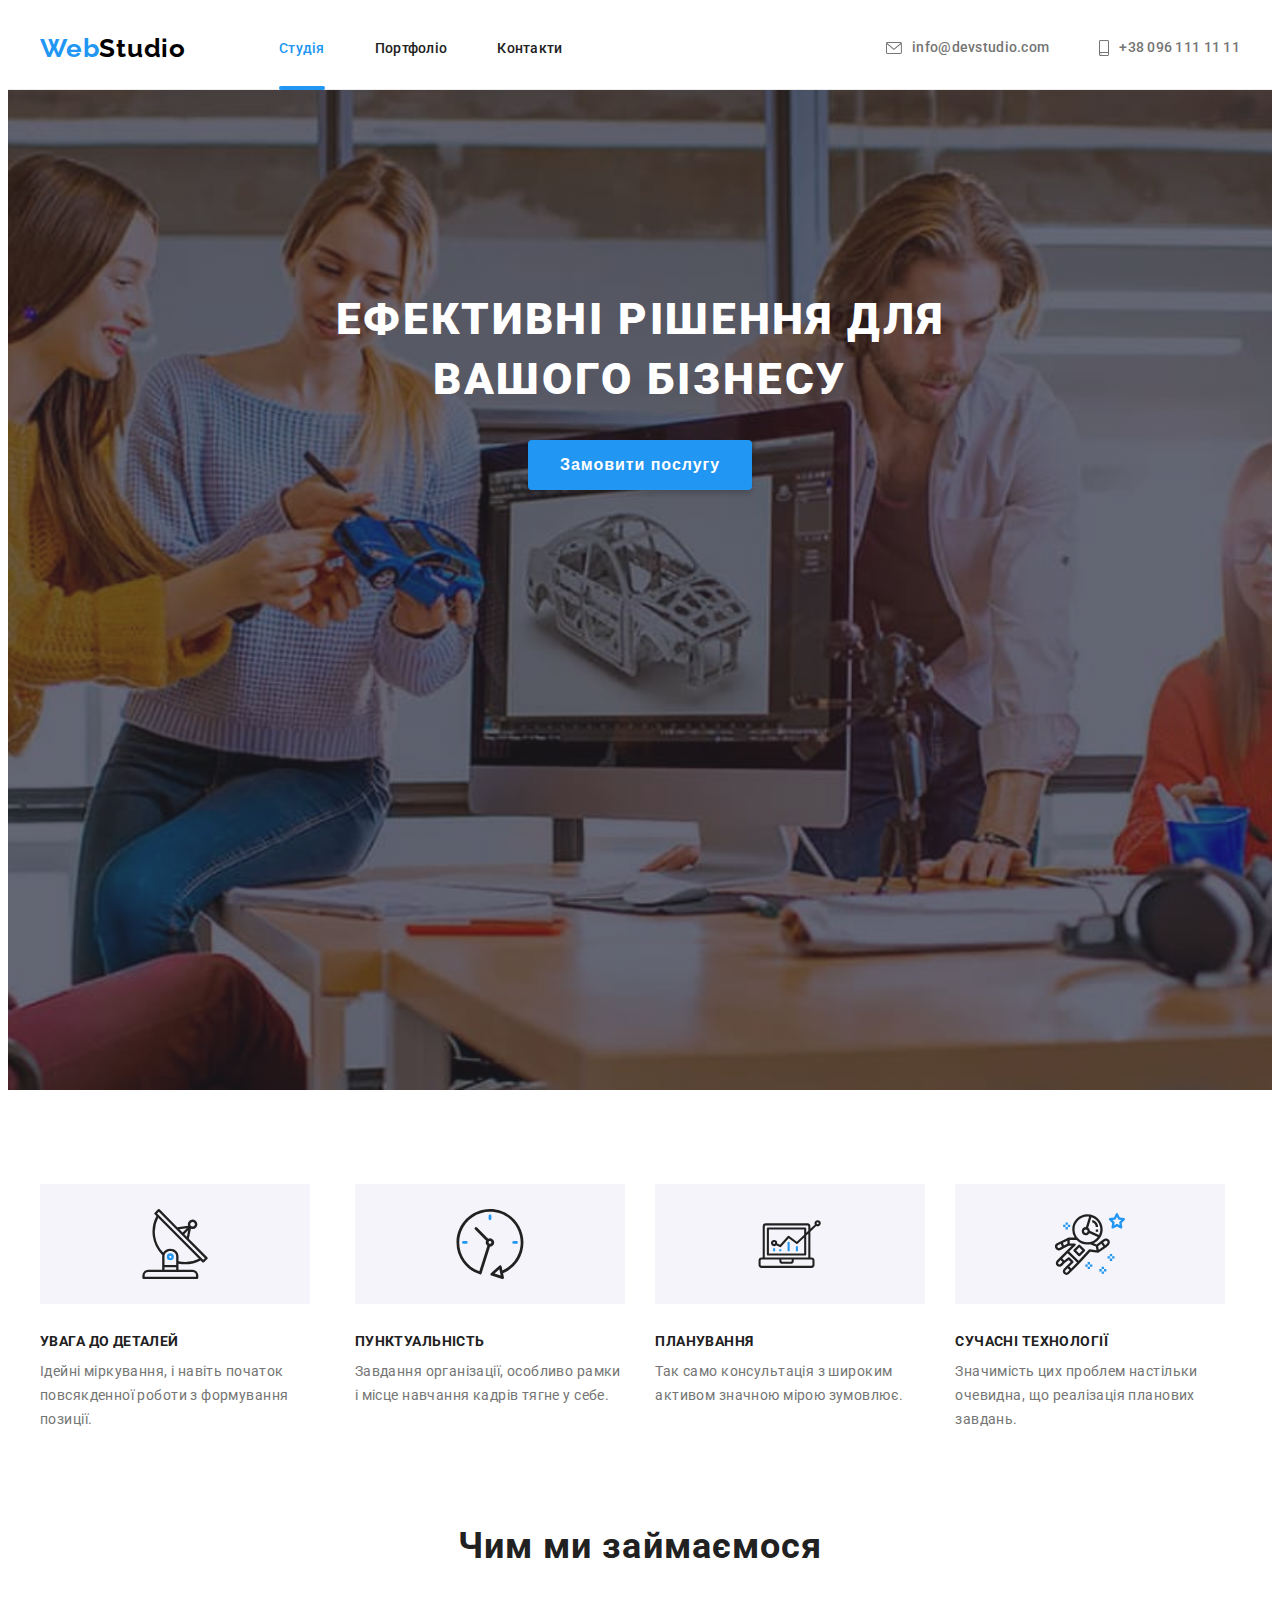
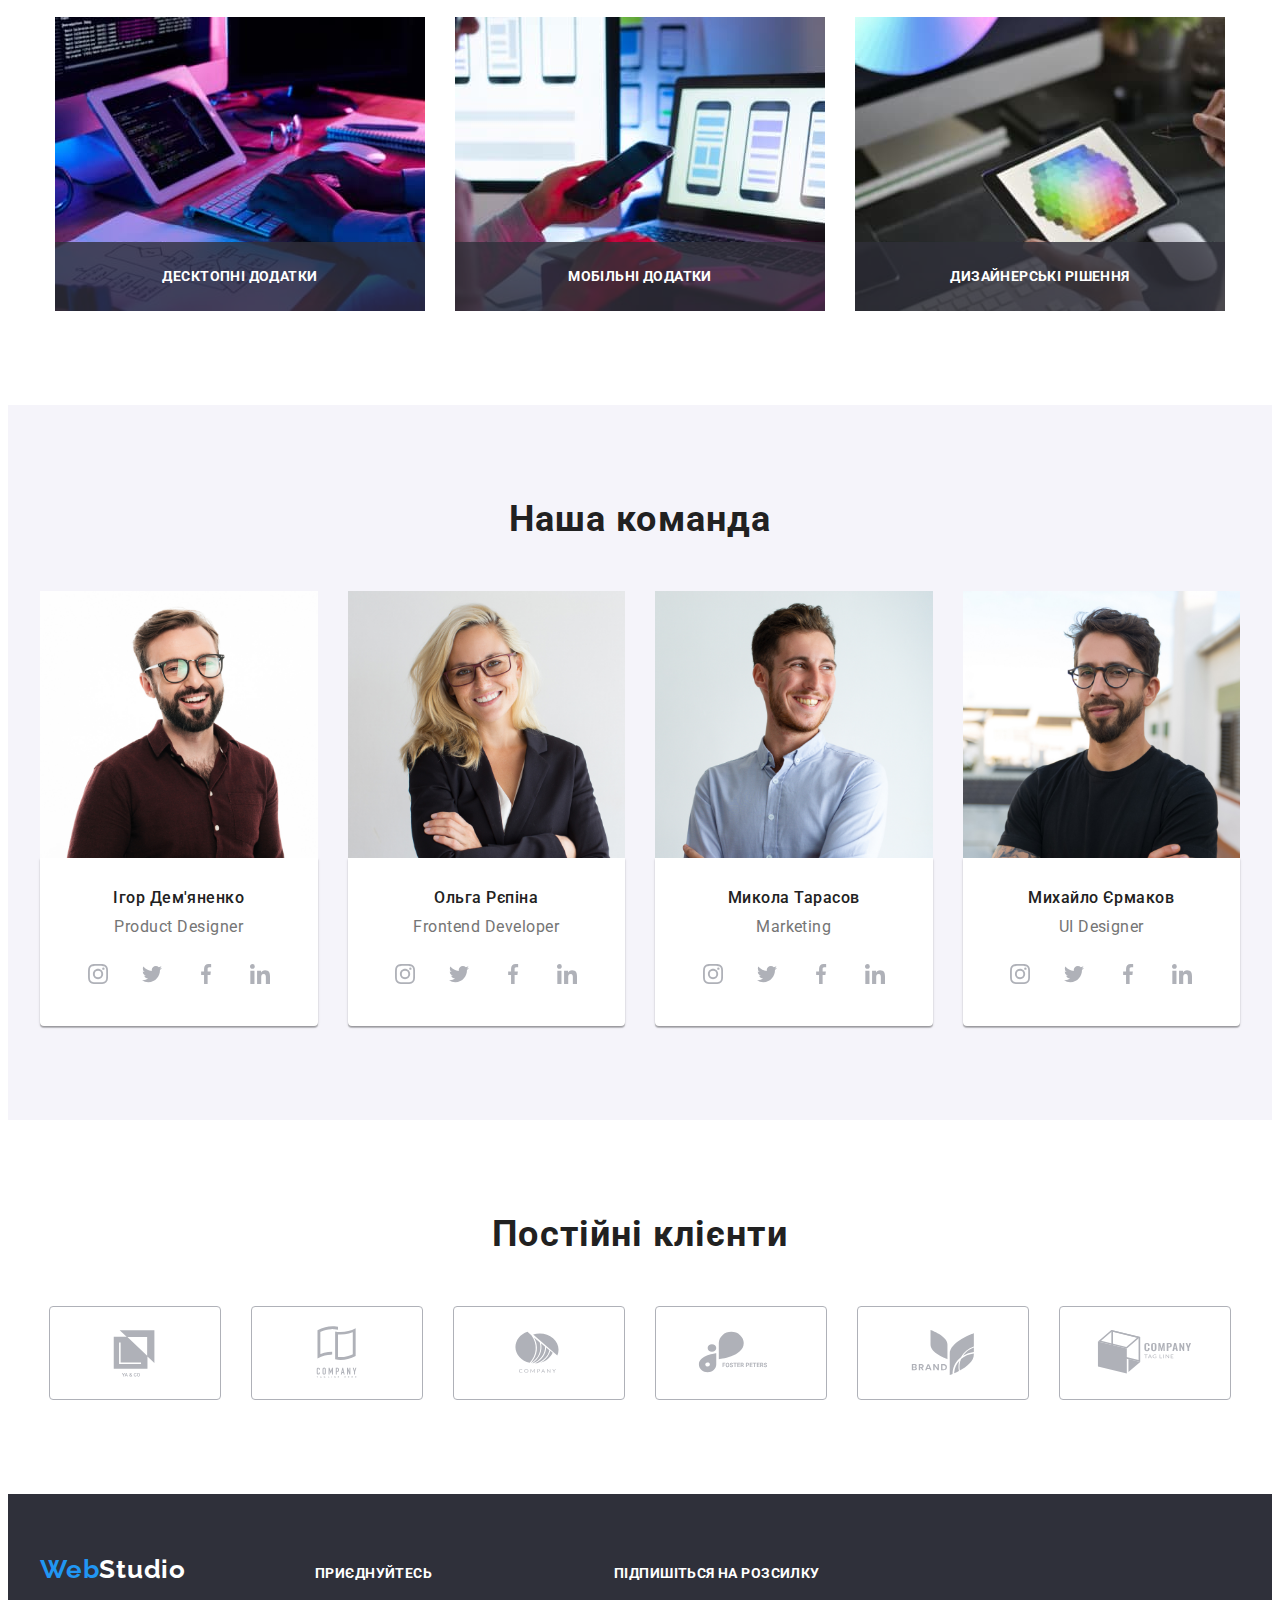
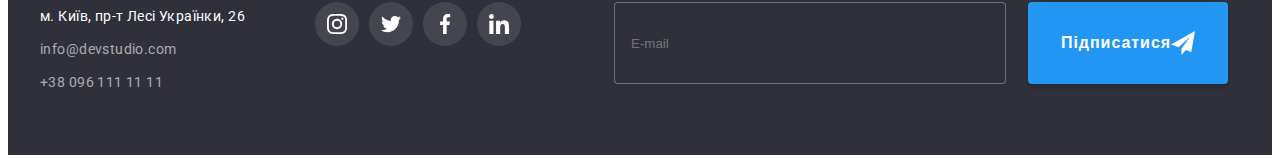
==== index.html @ f0f4626b "s" ====
<!DOCTYPE html>
<html lang="en">
  <head>
    <meta charset="UTF-8" />
    <meta http-equiv="X-UA-Compatible" content="IE=edge" />
    <meta name="viewport" content="width=device-width, initial-scale=1.0" />
    <title>Document</title>
    <link rel="preconnect" href="https://fonts.googleapis.com" />
    <link rel="preconnect" href="https://fonts.gstatic.com" crossorigin />
    <link
      href="https://fonts.googleapis.com/css2?family=Raleway:wght@700&family=Roboto:wght@400;500;700;900&display=swap"
      rel="stylesheet" />
    <!-- Nodern-normalize -->
    <link
      rel="stylesheet"
      href="https://cdnjs.cloudflare.com/ajax/libs/modern-normalize/1.1.0/modern-normalize.min.css"
      integrity="sha512-wpPYUAdjBVSE4KJnH1VR1HeZfpl1ub8YT/NKx4PuQ5NmX2tKuGu6U/JRp5y+Y8XG2tV+wKQpNHVUX03MfMFn9Q=="
      crossorigin="anonymous"
      referrerpolicy="no-referrer" />
    <link rel="stylesheet" href="./css/style.css" />
  </head>

  <body>
    <header class="header">
      <div class="container main-nav">
        <a class="logo link" href="./index.html">
          Web<span class="logo-dark">Studio</span></a
        >
        <nav class="header-nav">
          <ul class="site-nav">
            <li class="site-nav-item">
              <a href="" class="site-nav-link action current link">Студія</a>
            </li>
            <li class="site-nav-item">
              <a href="./portfolio.html" class="site-nav-link link"
                >Портфоліо</a
              >
            </li>
            <li class="site-nav-item">
              <a href="" class="site-nav-link link">Контакти</a>
            </li>
          </ul>
        </nav>
        <ul class="auth-nav">
          <li class="auth-nav-item">
            <a class="auth-nav-link link" href="mailto:info@devstudio.com">
              <svg class="mail-icon" width="16" height="12">
                <use href="./imegens/symbol-defs.svg#icon-mail"></use>
              </svg>
              info@devstudio.com</a
            >
          </li>
          <li class="auth-nav-item">
            <a class="auth-nav-link link" href="tel:+380961111111">
              <svg class="icon-smartphon" width="10" height="16">
                <use href="./imegens/symbol-defs.svg#icon-smartphone"></use>
              </svg>
              +38 096 111 11 11</a
            >
          </li>
        </ul>
      </div>
    </header>
    <main>
      <section class="hero-section overlay">
        <div class="container hero-container">
          <h1 class="hero-title">Ефективні рішення для вашого бізнесу</h1>

          <button class="button" data-modal-open type="button">
            Замовити послугу
          </button>
        </div>
      </section>
      <section class="section">
        <div class="container">
          <h2 class="header-features visually-hidden">как мы работаем</h2>
          <ul class="features">
            <li class="features-list icons-antena">
              <div class="icons-box">
                <svg class="icon" width="70" height="70">
                  <use href="./imegens/symbol-defs.svg#icon-antenna-1"></use>
                </svg>
              </div>
              <h3 class="features-title">УВАГА ДО ДЕТАЛЕЙ</h3>
              <p class="features-text">
                Ідейні міркування, i навіть початок повсякденної роботи з
                формування позиції.
              </p>
            </li>
            <li class="features-list icons-clock">
              <div class="icons-box">
                <svg class="icon" width="70" height="70">
                  <use href="./imegens/symbol-defs.svg#icon-clock-1"></use>
                </svg>
              </div>
              <h3 class="features-title">ПУНКТУАЛЬНІСТЬ</h3>
              <p class="features-text">
                Завдання організації, особливо рамки i місце навчання кадрів
                тягне у себе.
              </p>
            </li>
            <li class="features-list icons-diagram">
              <div class="icons-box">
                <svg class="icon" width="70" height="70">
                  <use href="./imegens/symbol-defs.svg#icon-diagram-1"></use>
                </svg>
              </div>
              <h3 class="features-title">ПЛАНУВАННЯ</h3>
              <p class="features-text">
                Так само консультація з широким активом значною мірою зумовлює.
              </p>
            </li>
            <li class="features-list icons-astronaut">
              <div class="icons-box">
                <svg class="icon" width="70" height="70">
                  <use href="./imegens/symbol-defs.svg#icon-astronaut-1"></use>
                </svg>
              </div>
              <h3 class="features-title">СУЧАСНІ ТЕХНОЛОГІЇ</h3>
              <p class="features-text">
                Значимість цих проблем настільки очевидна, що реалізація
                планових завдань.
              </p>
            </li>
          </ul>
        </div>
      </section>

      <section class="section works-section">
        <div class="container">
          <h2 class="section-title">Чим ми займаємося</h2>
          <ul class="works">
            <li class="work-list">
              <img
                src="./imegens/box.jpg"
                alt=" Пишет код html"
                width="370"
                height="295" />
              <div class="about-work">
                <h3 class="work-text">Десктопні додатки</h3>
              </div>
            </li>
            <li class="work-list">
              <img
                src="./imegens/pict.jpg"
                alt="работает дизайнер"
                width="370"
                height="295" />
              <div class="about-work">
                <h3 class="work-text">Мобільні додатки</h3>
              </div>
            </li>
            <li class="work-list">
              <img
                src="./imegens/picture.jpg"
                alt=" Создает мобильное приложение"
                width="370"
                height="295" />
              <div class="about-work">
                <h3 class="work-text">Дизайнерські рішення</h3>
              </div>
            </li>
          </ul>
        </div>
      </section>
      <section class="section team-section">
        <div class="container">
          <h2 class="section-title">Наша команда</h2>
          <ul class="team list">
            <li class="team-item">
              <img
                src="./imegens/team/demyanenco.jpg"
                alt="Ігор Дем'яненко"
                width="270"
                height="260" />
              <div class="team-box">
                <h3 class="team-tile">Ігор Дем'яненко</h3>
                <p class="team-text">Product Designer</p>
                <ul class="social-network">
                  <li class="icon-social">
                    <a
                      class="social-link"
                      href="https://instagram.com"
                      target="_blank"
                      rel="noopener noreferrer"
                      aria-label="instagram">
                      <svg class="icons" width="20" height="20">
                        <use
                          href="./imegens/symbol-defs.svg#icon-instagram"></use>
                      </svg>
                    </a>
                  </li>
                  <li class="icon-social">
                    <a
                      class="social-link"
                      href="https://twitter.com"
                      target="_blank"
                      rel="noopener noreferrer"
                      aria-label="twitter">
                      <svg class="icons" width="20" height="20">
                        <use
                          href="./imegens/symbol-defs.svg#icon-twitter"></use>
                      </svg>
                    </a>
                  </li>
                  <li class="icon-social">
                    <a
                      class="social-link"
                      href="https://fasebook.com"
                      target="_blank"
                      rel="noopener noreferrer"
                      aria-label="fasebook">
                      <svg class="icons" width="20" height="20">
                        <use
                          href="./imegens/symbol-defs.svg#icon-facebook"></use>
                      </svg>
                    </a>
                  </li>
                  <li class="icon-social">
                    <a
                      class="social-link"
                      href="https://linkedin.com"
                      target="_blank"
                      rel="noopener noreferrer"
                      aria-label="linkedin">
                      <svg class="icons" width="20" height="20">
                        <use
                          href="./imegens/symbol-defs.svg#icon-linkedin"></use>
                      </svg>
                    </a>
                  </li>
                </ul>
              </div>
            </li>
            <li class="team-item">
              <img
                src="./imegens/team/repina.jpg"
                alt="Ольга Рєпіна"
                width="270"
                height="260" />
              <div class="team-box">
                <h3 class="team-tile">Ольга Рєпіна</h3>
                <p class="team-text">Frontend Developer</p>
                <ul class="social-network">
                  <li class="icon-social">
                    <a
                      class="social-link"
                      href="https://instagram.com"
                      target="_blank"
                      rel="noopener noreferrer"
                      aria-label="instagram">
                      <svg class="icons" width="20" height="20">
                        <use
                          href="./imegens/symbol-defs.svg#icon-instagram"></use>
                      </svg>
                    </a>
                  </li>
                  <li class="icon-social">
                    <a
                      class="social-link"
                      href="https://twitter.com"
                      target="_blank"
                      rel="noopener noreferrer"
                      aria-label="twitter">
                      <svg class="icons" width="20" height="20">
                        <use
                          href="./imegens/symbol-defs.svg#icon-twitter"></use>
                      </svg>
                    </a>
                  </li>
                  <li class="icon-social">
                    <a
                      class="social-link"
                      href="https://fasebook.com"
                      target="_blank"
                      rel="noopener noreferrer"
                      aria-label="fasebook">
                      <svg class="icons" width="20" height="20">
                        <use
                          href="./imegens/symbol-defs.svg#icon-facebook"></use>
                      </svg>
                    </a>
                  </li>
                  <li class="icon-social">
                    <a
                      class="social-link"
                      href="https://linkedin.com"
                      target="_blank"
                      rel="noopener noreferrer"
                      aria-label="linkedin">
                      <svg class="icons" width="20" height="20">
                        <use
                          href="./imegens/symbol-defs.svg#icon-linkedin"></use>
                      </svg>
                    </a>
                  </li>
                </ul>
              </div>
            </li>
            <li class="team-item">
              <img
                src="./imegens/team/tarasov.jpg"
                alt=">Микола Тарасо"
                width="270"
                height="260" />
              <div class="team-box">
                <h3 class="team-tile">Микола Тарасов</h3>
                <p class="team-text">Marketing</p>
                <ul class="social-network">
                  <li class="icon-social">
                    <a
                      class="social-link"
                      href="https://instagram.com"
                      target="_blank"
                      rel="noopener noreferrer"
                      aria-label="instagram">
                      <svg class="icons" width="20" height="20">
                        <use
                          href="./imegens/symbol-defs.svg#icon-instagram"></use>
                      </svg>
                    </a>
                  </li>
                  <li class="icon-social">
                    <a
                      class="social-link"
                      href="https://twitter.com"
                      target="_blank"
                      rel="noopener noreferrer"
                      aria-label="twitter">
                      <svg class="icons" width="20" height="20">
                        <use
                          href="./imegens/symbol-defs.svg#icon-twitter"></use>
                      </svg>
                    </a>
                  </li>
                  <li class="icon-social">
                    <a
                      class="social-link"
                      href="https://fasebook.com"
                      target="_blank"
                      rel="noopener noreferrer"
                      aria-label="fasebook">
                      <svg class="icons" width="20" height="20">
                        <use
                          href="./imegens/symbol-defs.svg#icon-facebook"></use>
                      </svg>
                    </a>
                  </li>
                  <li class="icon-social">
                    <a
                      class="social-link"
                      href="https://linkedin.com"
                      target="_blank"
                      rel="noopener noreferrer"
                      aria-label="linkedin">
                      <svg class="icons" width="20" height="20">
                        <use
                          href="./imegens/symbol-defs.svg#icon-linkedin"></use>
                      </svg>
                    </a>
                  </li>
                </ul>
              </div>
            </li>
            <li class="team-item">
              <img
                src="./imegens/team/ermakov.jpg"
                alt="Михайло Єрмаков"
                width="270"
                height="260" />
              <div class="team-box">
                <h3 class="team-tile">Михайло Єрмаков</h3>
                <p class="team-text">UI Designer</p>
                <ul class="social-network">
                  <li class="icon-social">
                    <a
                      class="social-link"
                      href="https://instagram.com"
                      target="_blank"
                      rel="noopener noreferrer"
                      aria-label="instagram">
                      <svg class="icons" width="20" height="20">
                        <use
                          href="./imegens/symbol-defs.svg#icon-instagram"></use>
                      </svg>
                    </a>
                  </li>
                  <li class="icon-social">
                    <a
                      class="social-link"
                      href="https://twitter.com"
                      target="_blank"
                      rel="noopener noreferrer"
                      aria-label="twitter">
                      <svg class="icons" width="20" height="20">
                        <use
                          href="./imegens/symbol-defs.svg#icon-twitter"></use>
                      </svg>
                    </a>
                  </li>
                  <li class="icon-social">
                    <a
                      class="social-link"
                      href="https://fasebook.com"
                      target="_blank"
                      rel="noopener noreferrer"
                      aria-label="fasebook">
                      <svg class="icons" width="20" height="20">
                        <use
                          href="./imegens/symbol-defs.svg#icon-facebook"></use>
                      </svg>
                    </a>
                  </li>
                  <li class="icon-social">
                    <a
                      class="social-link"
                      href="https://linkedin.com"
                      target="_blank"
                      rel="noopener noreferrer"
                      aria-label="linkedin">
                      <svg class="icons" width="20" height="20">
                        <use
                          href="./imegens/symbol-defs.svg#icon-linkedin"></use>
                      </svg>
                    </a>
                  </li>
                </ul>
              </div>
            </li>
          </ul>
        </div>
      </section>
      <section class="section clients-section">
        <div class="container">
          <h2 class="clients-title">Постійні клієнти</h2>
          <ul class="clients">
            <li class="clients-list">
              <a
                class="clientc-link"
                href="что-то"
                target="_blank"
                rel="noopener noreferrer">
                <svg class="icons-clients" width="106" height="60">
                  <use href="./imegens/symbol-defs.svg#icon-Logo"></use>
                </svg>
              </a>
            </li>
            <li class="clients-list">
              <a
                class="clientc-link"
                href="что-то"
                target="_blank"
                rel="noopener noreferrer">
                <svg class="icons-clients" width="106" height="60">
                  <use href="./imegens/symbol-defs.svg#icon-Logo-2"></use>
                </svg>
              </a>
            </li>
            <li class="clients-list">
              <a
                class="clientc-link"
                href="что-то"
                target="_blank"
                rel="noopener noreferrer">
                <svg class="icons-clients" width="106" height="60">
                  <use href="./imegens/symbol-defs.svg#icon-Logo-3"></use>
                </svg>
              </a>
            </li>
            <li class="clients-list">
              <a
                class="clientc-link"
                href="что-то"
                target="_blank"
                rel="noopener noreferrer">
                <svg class="icons-clients" width="106" height="60">
                  <use href="./imegens/symbol-defs.svg#icon-Logo-4"></use>
                </svg>
              </a>
            </li>
            <li class="clients-list">
              <a
                class="clientc-link"
                href="что-то"
                target="_blank"
                rel="noopener noreferrer">
                <svg class="icons-clients" width="106" height="60">
                  <use href="./imegens/symbol-defs.svg#icon-Logo-5"></use>
                </svg>
              </a>
            </li>
            <li class="clients-list">
              <a
                class="clientc-link"
                href="что-то"
                target="_blank"
                rel="noopener noreferrer">
                <svg class="icons-clients" width="106" height="60">
                  <use href="./imegens/symbol-defs.svg#icon-Logo-6"></use>
                </svg>
              </a>
            </li>
          </ul>
        </div>
      </section>
    </main>
    <footer class="footer">
      <div class="container footer-container">
        <div class="footer-address">
          <a class="logo link" href="./index.html"
            >Web<span class="logo-light">Studio</span></a
          >
          <address class="address">
            <ul class="footer-contacts">
              <li class="footer-contacts-item">
                <a
                  class="footer-contacts-link map-color link"
                  href="https://goo.gl/maps/aodGowpPjCSbEH858"
                  >м. Київ, пр-т Лесі Українки, 26</a
                >
              </li>
              <li class="footer-contacts-item">
                <a
                  class="footer-contacts-link link"
                  href="malito:info@devstudio.com"
                  >info@devstudio.com</a
                >
              </li>
              <li class="footer-contacts-item">
                <a class="footer-contacts-link link" href="tel:380961111111"
                  >+38 096 111 11 11</a
                >
              </li>
            </ul>
          </address>
        </div>

        <div class="box-icon">
          <h3 class="footer-title">приєднуйтесь</h3>
          <ul class="footer-list">
            <li class="footer-icons-list">
              <a
                class="footer-link"
                href="https://instagram.com"
                target="_blank"
                rel="noopener noreferrer"
                aria-label="instagram">
                <svg class="icons-footer" width="20" height="20">
                  <use href="./imegens/symbol-defs.svg#icon-instagram"></use>
                </svg>
              </a>
            </li>
            <li>
              <a
                class="footer-link"
                href="https://twitter.com"
                target="_blank"
                rel="noopener noreferrer"
                aria-label="twitter">
                <svg class="icons-footer" width="20" height="20">
                  <use href="./imegens/symbol-defs.svg#icon-twitter"></use>
                </svg>
              </a>
            </li>
            <li>
              <a
                class="footer-link"
                href="https://fasebook.com"
                target="_blank"
                rel="noopener noreferrer"
                aria-label="fasebook">
                <svg class="icons-footer" width="20" height="20">
                  <use href="./imegens/symbol-defs.svg#icon-facebook"></use>
                </svg>
              </a>
            </li>
            <li>
              <a
                class="footer-link"
                href="https://linkedin.com"
                target="_blank"
                rel="noopener noreferrer"
                aria-label="linkedin">
                <svg class="icons-footer" width="20" height="20">
                  <use href="./imegens/symbol-defs.svg#icon-linkedin"></use>
                </svg>
              </a>
            </li>
          </ul>
        </div>
        
          <form>
            <label class="sending"></label>
              <span class="title-sending">Підпишіться на розсилку</span>
              
            <div class="seding-box">

              <input class="sending-input" type="mail" name="subscribe" placeholder="E-mail" />
           
              </form>
              <button class="sending-button button" type="submit">Підписатися
               <svg class="sending-icon" width="24" height="24">
                  <use href="./imegens/symbol-defs.svg#icon-icon-send"></use>
               </svg>
             </button>
           </div>
        </div>
        
      </div>
    </footer>
    <!-- <button type="button">Замовити послугу</button> -->
    <div class="backdrop is-hidden" data-modal>
      <div class="modal-button">
        <b class="box-title">Залиште свої дані, ми вам передзвонимо</b>
        <form class="form">
          <label class="label-name">
            <samp class="form-label">Ім'я</samp>
            <div class="box-inform">
              <input class="input-name" type="name" name="name" />

              <svg class="modal-icon" width="18" height="18">
                <use
                  href="./imegens/symbol-defs.svg#icon-person-black-18dp-1"></use>
              </svg>
            </div>
          </label>
          <label class="label-name">
            <span class="form-label">Телефон</span>
            <div class="box-inform">
              <input class="input-name" type="tel" name="tel" />
              <svg class="modal-icon" width="18" height="18">
                <use
                  href="./imegens/symbol-defs.svg#icon-phone-black-18dp-1"></use>
              </svg>
            </div>
          </label>
          <label class="label-name">
            <span class="form-label">Пошта</span>
            <div class="box-inform">
              <input class="input-name" type="mail" name="mail" />
              <svg class="modal-icon" width="18" height="18">
                <use
                  href="./imegens/symbol-defs.svg#icon-email-black-18dp-1"></use>
              </svg>
            </div>
          </label>
          <label class="label-comit">
            <span class="span-comint">Коментар</span>
            <textarea
              class="comint"
              name="feedbek"
              cols="7"
              placeholder="Введіть текст"></textarea>
          </label>

          <label class="label-checkbox">
            <div class="box-checkbox">
              <input class="checkbox visually-hidden" type="checkbox" />
              <svg class="icons-checkbox" width="20" height="20">
                <use class="icon-checkbox-form"
                href="./imegens/symbol-defs.svg#icon-Vector"></use>

                </use>
                <use
                  class="icon-checkbox-desc"
                  href="./imegens/symbol-defs.svg#icon-Vector-1"></use>
              </svg>
              <samp
                >Погоджуюся з розсилкою та приймаю
                <a class="modal-link" href=""> Умови договору</a></samp
              >
            </div>
          </label>
        </form>
        <button class="button-modal button" type="submit">Відправити</button>

        <button class="button-close" data-modal-close type="button">
          <svg class="icon-close" width="18" height="18">
            <use
              href="./imegens/symbol-defs.svg#icon-close-black-18dp-2-1"></use>
          </svg>
        </button>
      </div>
    </div>

    <script src="./js/modal.js"></script>
  </body>
</html>
---- css/style.css ----
:root {
  --main-text-color: #757575;
  --secondary-text-color: #212121;
  --accent-color: #2196f3;
  --change-active-cl: #188ce8;
  --white-text-color: #fff;
  --border-card-cl: #ececec;
  --icon-card-cl: #f5f4fa;
  --icon-client-cl: #afb1b8;
  --cubic-bizier-time: 250ms cubic-bezier(0.4, 0, 0.2, 1);
}
body {
  color: var(--main-text-color);
  font-family: Roboto, sans-serif;
  font-size: 14px;
  line-height: 1.71;
  letter-spacing: 0.03em;
}

.link {
  text-decoration: none;
}

.container {
  width: 1200px;
  padding: 0 15px;
  margin: 0 auto;
}
h1,
h2,
h3,
h4,
h5,
h5,
p {
  margin: 0;
}
ul {
  list-style: none;
  padding: 0;
  margin: 0;
}

img {
  display: block;
  width: 100%;
  height: auto;
}
.section {
  padding: 94px 0;
}
.team-section {
  background-color: #f5f4fa;
}
/* header */
.header {
  border-bottom: 1px solid #ececec;
}
.active {
  color: var(--accent-color);
}

.main-nav {
  display: flex;
  align-items: center;
}

/* LOGO */

.logo {
  padding-top: 25px;
  padding-bottom: 25px;
  font-family: "Raleway";
  font-weight: 700;
  font-size: 26px;
  line-height: 1.19;
  letter-spacing: 0.03em;
  color: var(--accent-color);
}
.logo-dark {
  color: #000;
}
.logo-light {
  color: var(--white-text-color);
}
/* SITE-NAV */
.header-nav {
  margin-left: 93px;
}

.site-nav {
  display: flex;
}

.site-nav-item {
  margin-right: 50px;
}
.site-nav-item:last-child {
  margin-right: 0;
}

.site-nav-link {
  position: relative;

  padding-top: 32px;
  padding-bottom: 32px;

  color: var(--secondary-text-color);
  font-weight: 500;
  line-height: 1.14;
  letter-spacing: 0.02em;
  transition: color 250ms cubic-bezier(0.4, 0, 0.2, 1);
}
.site-nav-link:hover,
.site-nav-link:focus {
  color: var(--accent-color);
}
.site-nav-link.current::after {
  content: "";
  position: absolute;
  bottom: -2px;
  right: 0;
  display: block;
  width: 100%;
  height: 4px;
  border-radius: 2px;
  background-color: var(--accent-color);
}
.site-nav-link.action {
  color: var(--accent-color);
}

/* AUTH_NAV */
.auth-nav {
  display: flex;
  margin-left: auto;
  gap: 50px;
  color: var(--main-text-color);
}
.mail-icon {
  margin-right: 10px;
}

.auth-nav-link:hover,
.auth-nav-link:focus {
  color: var(--accent-color);
}

.auth-nav-link {
  display: flex;
  align-items: center;
  font-weight: 500;
  line-height: 1.14;
  letter-spacing: 0.02em;
  color: var(--main-text-color);
  transition: color 250ms cubic-bezier(0.4, 0, 0.2, 1),
    fill 250ms cubic-bezier(0.4, 0, 0.2, 1);
}
.mail-icon:hover,
.mail-icon:focus {
  color: var(--accent-color);
}
.mail-icon {
  fill: currentColor;
}
.icon-smartphon {
  margin-right: 10px;
}
.icon-smartphon:hover,
.icon-smartphon:focus {
  color: var(--accent-color);
}
.icon-smartphon {
  fill: currentColor;
}

/* HERO */
.hero-section {
  padding-top: 200px;
  padding-bottom: 200px;
  text-align: center;
}
.overlay {
  max-width: 1600px;
  height: 600px;
  margin-left: auto;
  margin-right: auto;
  background-image: linear-gradient(
      rgba(47, 48, 58, 0.4),
      rgba(47, 48, 58, 0.4)
    ),
    url(../imegens/overlay.jpg);
  background-position: center;
  background-repeat: no-repeat;
  background-size: cover;
}

.hero-title {
  text-align: center;
  font-weight: 900;
  font-size: 44px;
  width: 696px;
  line-height: 1.36;
  letter-spacing: 0.06em;
  text-transform: uppercase;
  color: var(--white-text-color);
  margin-bottom: 30px;
  margin-left: auto;
  margin-right: auto;
}

.button {
  cursor: pointer;
}

.button {
  display: inline-block;
  background-color: var(--accent-color);
  color: var(--white-text-color);
  box-shadow: 0px 4px 4px rgba(0, 0, 0, 0.15);
  border-radius: 4px;
  border: transparent;
  font-weight: 700;
  font-size: 16px;
  line-height: 1.88;
  letter-spacing: 0.06em;
  padding: 10px 32px;
  align-items: center;
  min-width: auto;
  transition: opaciti 250ms cubic-bezier(0.4, 0, 0.2, 1),
    visibility 250ms cubic-bezier(0.4, 0, 0.2, 1);
}
.button:hover,
.button:focus {
  background-color: var(--accent-color);
}
.backdrop {
  position: fixed;
  top: 0;
  left: 0;
  width: 100%;
  height: 100%;
  background-color: rgba(47, 48, 58, 0.4);

  transition: opacity 250ms linear, visibility 250ms linear,
    transform 250ms linear;
}
.backdrop.is-hidden {
  opacity: 0;
  visibility: hidden;
  pointer-events: none;
  transform: translateY(-100%);
}

.modal-button {
  position: absolute;
  top: 50%;
  left: 50%;
  transform: translate(-50%, -50%);
  border-radius: 4px;

  min-width: 528px;
  min-height: 581px;

  background: var(--white-text-color);
}

.box-title {
  display: block;
  margin-top: 40px;
  margin-bottom: 12px;
  margin-left: 40px;
  margin-right: 40px;
  font-size: 20px;
  line-height: 1.15;
  text-align: center;
  letter-spacing: 0.03em;
  color: var(--secondary-text-color);
}
.form {
  display: block;
  padding-top: 12px;
  padding-right: 40px;
  padding-bottom: 20px;
  padding-left: 40px;
}

.form-label {
  margin-bottom: 4px;
  display: block;
  font-size: 12px;
  line-height: 1.16;
  letter-spacing: 0.01em;
  color: var(--main-text-color);
}
.box-inform {
  position: relative;
  display: flex;
  margin-bottom: 10px;
}
.modal-icon {
  position: absolute;
  left: 15px;
  top: 50%;

  transform: translateY(-50%);
  color: #000;
}

.input-name {
  padding: 0;
  width: 100%;
  height: 40px;
  padding-left: 42px;

  border: 1px solid rgba(33, 33, 33, 0.2);
  border-radius: 4px;
  outline: transparent;
  transition: border-color 250ms cubic-bezier(0.4, 0, 0.2, 1);
}
.input-name:focus {
  border-color: var(--accent-color);
}

.input-name:focus + .modal-icon {
  fill: var(--accent-color);
}
.span-comint {
  display: block;
  margin-bottom: 4px;
  font-size: 12px;
}

.comint {
  display: flex;

  resize: none;
  width: 100%;
  height: 120px;
  padding: 12px 16px;
  margin-bottom: 20px;
  border: 1px solid rgba(33, 33, 33, 0.2);
  border-radius: 4px;

  font-size: 12px;
  line-height: 1.16;
  letter-spacing: 0.01em;

  color: rgba(117, 117, 117, 0.5);
  outline: transparent;
  transition: border-color 250ms cubic-bezier(0.4, 0, 0.2, 1);
}
.comint:focus {
  color: var(--secondary-text-color);
  font-size: 14px;
  border-color: var(--accent-color);
}
.checkbox {
  position: absolute;
  display: flex;
}
.icon-checkbox-form {
  fill: var(--secondary-text-color);

  opacity: 0;
}
.checkbox:checked + .icons-checkbox .icon-checkbox-form {
  opacity: 1;
}
.icon-checkbox-desc {
  fill: var(--secondary-text-color);

  opacity: 1;
}

.checkbox:checked + .icons-checkbox .icon-checkbox-desc {
  opacity: 0;
}
.box-checkbox {
  position: relative;
}

.modal-link {
  font-size: 14px;
  line-height: 1.71;

  letter-spacing: 0.03em;
  text-decoration-line: underline;
  color: var(--accent-color);
}

.button-modal {
  padding: 10px 52px;
  margin-top: 30px;
  margin-left: auto;
  margin-right: auto;
  align-items: center;
  display: block;
  margin-bottom: 40px;
  transition: background-color 250ms cubic-bezier(0.4, 0, 0.2, 1);
}
.button-modal:hover,
.button-modal:focus {
  background-color: #188ce8;
}
.button-close {
  position: absolute;
  display: flex;
  align-items: center;
  justify-content: center;
  top: 8px;
  right: 8px;
  border-radius: 50%;
  cursor: pointer;
  width: 30px;
  height: 30px;
  background-color: #fff;

  border: 1px solid #0000001a;
}
.button-close:hover,
.button-close:focus + .con-close {
  fill: var(--accent-color);
}

/*CONTAINER  SECTION */

.header-features {
  font-weight: 700;
  font-size: 36px;
  line-height: 42px;
  text-align: center;
  letter-spacing: 0.03em;
  color: var(--secondary-text-color);
}
.visually-hidden {
  position: absolute;
  width: 1px;
  height: 1px;
  margin: -1px;
  border: 0;
  padding: 0;
  white-space: nowrap;
  clip-path: inset(100%);
  clip: rect(0 0 0 0);
  overflow: hidden;
}
.icons-box {
  display: inline-flex;
  width: 270px;
  height: 120px;
  justify-content: center;
  align-items: center;
  background-color: #f5f4fa;
  margin-bottom: 30px;
}

.features {
  display: flex;
  gap: 30px;
  margin-top: 0;
}

.features-title {
  font-weight: 700;
  font-size: 14px;
  line-height: 1.14;
  letter-spacing: 0.03em;
  text-transform: uppercase;
  color: var(--secondary-text-color);
  margin-top: 0;
  margin-bottom: 10px;
}

/* SECTION-TITLE */
.section-team {
  background-color: #f5f4fa;
  margin-bottom: 50px;
  margin-top: 94px;
  background-size: cover;
}
.works-section {
  padding-top: 0;
}

.section-title {
  margin-top: 0;
  margin-bottom: 50px;
  color: var(--secondary-text-color);
  text-align: center;
  font-weight: 700;
  font-size: 36px;
  line-height: 1.16;
  letter-spacing: 0.03em;
}
.works {
  display: flex;
  gap: 30px;
  justify-content: center;
  margin-top: 0;
  margin-bottom: 0;
}
.work-list {
  position: relative;
}

.about-work {
  position: absolute;
  left: 0;
  bottom: 0;
  width: 370px;
  background: rgba(47, 48, 58, 0.8);
}
.work-text {
  font-size: 14px;
  line-height: 1.14;
  text-align: center;
  letter-spacing: 0.03em;
  text-transform: uppercase;
  color: var(--white-text-color);
  padding: 27px 0;
}

/* SECTION-TEAM */

.team {
  display: flex;
  gap: 30px;
}
.team-box {
  background-color: #fff;
  padding: 30px 0;
  box-shadow: 0px 1px 3px rgba(0, 0, 0, 0.12), 0px 1px 1px rgba(0, 0, 0, 0.14),
    0px 2px 1px rgba(0, 0, 0, 0.2);
  border-radius: 0px 0px 4px 4px;
}
.team-tile {
  font-weight: 500;
  font-size: 16px;
  line-height: 1.19;
  text-align: center;
  letter-spacing: 0.03em;
  color: var(--secondary-text-color);
  margin-bottom: 10px;
}
.team-text {
  font-size: 16px;
  line-height: 1.19;
  text-align: center;
  letter-spacing: 0.03em;
  margin-bottom: 16px;
}
.social-network {
  display: flex;
  gap: 10px;
  justify-content: center;
}

.social-link {
  display: flex;
  justify-content: center;
  align-items: center;
  width: 44px;
  height: 44px;
  color: #afb1b8;
  border-radius: 50%;
  transition: background-color 250ms cubic-bezier(0.4, 0, 0.2, 1),
    fill 250ms cubic-bezier(0.4, 0, 0.2, 1),
    color 250ms cubic-bezier(0.4, 0, 0.2, 1);
}
.social-link:hover,
.social-link:focus {
  color: var(--white-text-color);
  background-color: var(--accent-color);
}
.icons {
  fill: currentColor;
}

/* Секция наши клиенты */
.clients-section {
  max-width: 1600px;
  margin-left: auto;
  margin-right: auto;
}

.clients-title {
  font-size: 36px;
  line-height: 1.16;
  text-align: center;
  letter-spacing: 0.03em;
  color: var(--secondary-text-color);
  margin-bottom: 50px;
}
.clients {
  display: flex;
  fill: var(--icon-client-cl);
  justify-content: center;
  gap: 30px;
}
.clientc-link {
  width: 170px;
  height: 92px;
  display: flex;
  justify-content: center;
  align-items: center;
  border: 1px solid var(--icon-client-cl);
  color: var(--icon-client-cl);
  border-radius: 4px;
  transition: color 250ms cubic-bezier(0.4, 0, 0.2, 1),
    border 250ms cubic-bezier(0.4, 0, 0.2, 1);
}
.clientc-link:hover,
.clientc-link:focus {
  color: var(--accent-color);
  border: 1px solid var(--accent-color);
}
.icons-clients {
  fill: currentColor;
}

/* FOOTER */
.footer-container {
  display: flex;
  align-items: baseline;
}

.footer {
  background-color: #2f303a;
  padding-top: 60px;
  padding-bottom: 60px;
}

.footer .logo {
  display: inline-block;
  color: var(--accent-color);
  margin-bottom: 20px;
  padding: 0;
}
.footer-address {
  margin-right: 70px;
}

.address {
  font-style: normal;
}
.footer-contacts-link {
  color: rgba(255, 255, 255, 0.6);
  transition: color 250ms cubic-bezier(0.4, 0, 0.2, 1);
}
.footer-contacts-item {
  margin-bottom: 9px;
}

.footer-contacts-item:last-child {
  margin-bottom: 0;
}
.footer-contacts-link:hover,
.footer-contacts-link:focus {
  color: var(--accent-color);
}

.map-color {
  color: var(--white-text-color);
}
.footer-title {
  font-size: 14px;
  line-height: 1.14;
  letter-spacing: 0.03em;
  text-transform: uppercase;
  color: var(--white-text-color);
  margin-bottom: 20px;
}

.footer-list {
  display: flex;
  gap: 10px;
}
.footer-link {
  display: inline-flex;
  justify-content: center;
  align-items: center;
  width: 44px;
  height: 44px;
  color: var(--white-text-color);
  background: rgba(255, 255, 255, 0.1);
  border-radius: 50%;
  transition: background-color 250ms cubic-bezier(0.4, 0, 0.2, 1),
    fill 250ms cubic-bezier(0.4, 0, 0.2, 1);
}
.footer-link:hover,
.footer-link:focus {
  background-color: var(--accent-color);
}
.icons-footer {
  fill: currentColor;
}
.sending {
  position: relative;
  display: flex;
  margin-left: 93px;
}
.title-sending {
  display: block;
  font-weight: 700;
  font-size: 14px;
  line-height: 1.14;
  letter-spacing: 0.03em;
  text-transform: uppercase;
  color: var(--white-text-color);
  margin-left: 93px;
  margin-bottom: 20px;
}

.seding-box {
  margin-left: 93px;
  padding: 0;
  display: flex;
  gap: 12px;
}
.sending-input {
  padding: 0;
  padding: 15px 16px;

  height: 50px;
  width: 358px;

  background-color: #2f303a;
  border: 1px solid rgba(255, 255, 255, 0.3);
  border-radius: 4px;
  color: var(--white-text-color);
}
.sending-button {
  display: flex;
  justify-content: center;
  align-items: center;
  padding: 10px 28px;
  width: 200px;
  padding: 10px 28px;
  margin-left: 10px;
  border-radius: 4px;

  background-color: var(--accent-color);

  border: none;

  cursor: pointer;
  transition: background-color var(--cubic-bizier-time);
}
.sending-button:hover,
.sending-button:focus {
  background: var(--change-active-cl);
}
.sending-icon {
  fill: #fff;
}
/* Portfolio main list*/
.our-projects {
  position: absolute;
  width: 1px;
  height: 1px;
  margin: -1px;
  border: 0;
  padding: 0;
  white-space: nowrap;
  clip-path: inset(100%);
  clip: rect(0 0 0 0);
  overflow: hidden;
}

.project-item {
  display: flex;
  justify-content: center;
  gap: 8px;
  margin-bottom: 50px;
}
.button-list {
  font-weight: 500;
  font-size: 16px;
  line-height: 1.62;
  text-align: center;
  letter-spacing: 0.03em;
  color: var(--secondary-text-color);
  background: #f5f4fa;
  border-radius: 4px;
  border: 0px;
  padding: 6px 22px;
  transition: color 250ms cubic-bezier(0.4, 0, 0.2, 1),
    background-color 250ms cubic-bezier(0.4, 0, 0.2, 1),
    box-shadow 250ms cubic-bezier(0.4, 0, 0.2, 1);
}
.button-list:hover,
.button-list:focus {
  color: var(--white-text-color);
  background-color: var(--accent-color);
  box-shadow: 0px 3px 1px rgba(0, 0, 0, 0.1), 0px 1px 2px rgba(0, 0, 0, 0.08),
    0px 2px 2px rgba(0, 0, 0, 0.12);
}

.web-list {
  display: flex;
  flex-wrap: wrap;
  gap: 30px;
}

.web-title {
  font-weight: 700;
  font-size: 18px;
  line-height: 2;
  letter-spacing: 0.06em;
  color: var(--secondary-text-color);
  margin-bottom: 4px;
}
.web-item {
  position: relative;
}
.information {
  position: relative;
  overflow: hidden;
}
.information-thumb {
  position: absolute;
  top: 0;
  left: 0;
  width: 100%;
  height: 100%;
  transition: transform 250ms cubic-bezier(0.4, 0, 0.2, 1);
  padding: 63px 24px;
  transform: translateY(100%);
  background-color: rgba(33, 150, 243, 0.9);
}

.web-link:hover .information-thumb,
.web-link:focus .information-thumb {
  transform: translateY(0);
}

.information-text {
  font-weight: 400;
  font-size: 18px;
  line-height: 1.55;
  letter-spacing: 0.03em;
  color: var(--border-card-cl);
}

.web-box {
  border-left: 1px solid #ececec;
  border-bottom: 1px solid #ececec;
  border-right: 1px solid #ececec;
  padding: 20px 24px;
}
.web-link {
  display: block;
  text-decoration: none;
  color: var(--main-text-color);
  transition: box-shadow 250ms cubic-bezier(0.4, 0, 0.2, 1);
}
.web-link:focus,
.web-link:hover {
  box-shadow: 0px 1px 1px rgba(0, 0, 0, 0.12), 0px 4px 4px rgba(0, 0, 0, 0.06),
    1px 4px 6px rgba(0, 0, 0, 0.16);
}
.web-text {
  font-size: 16px;
  line-height: 1.9;
}
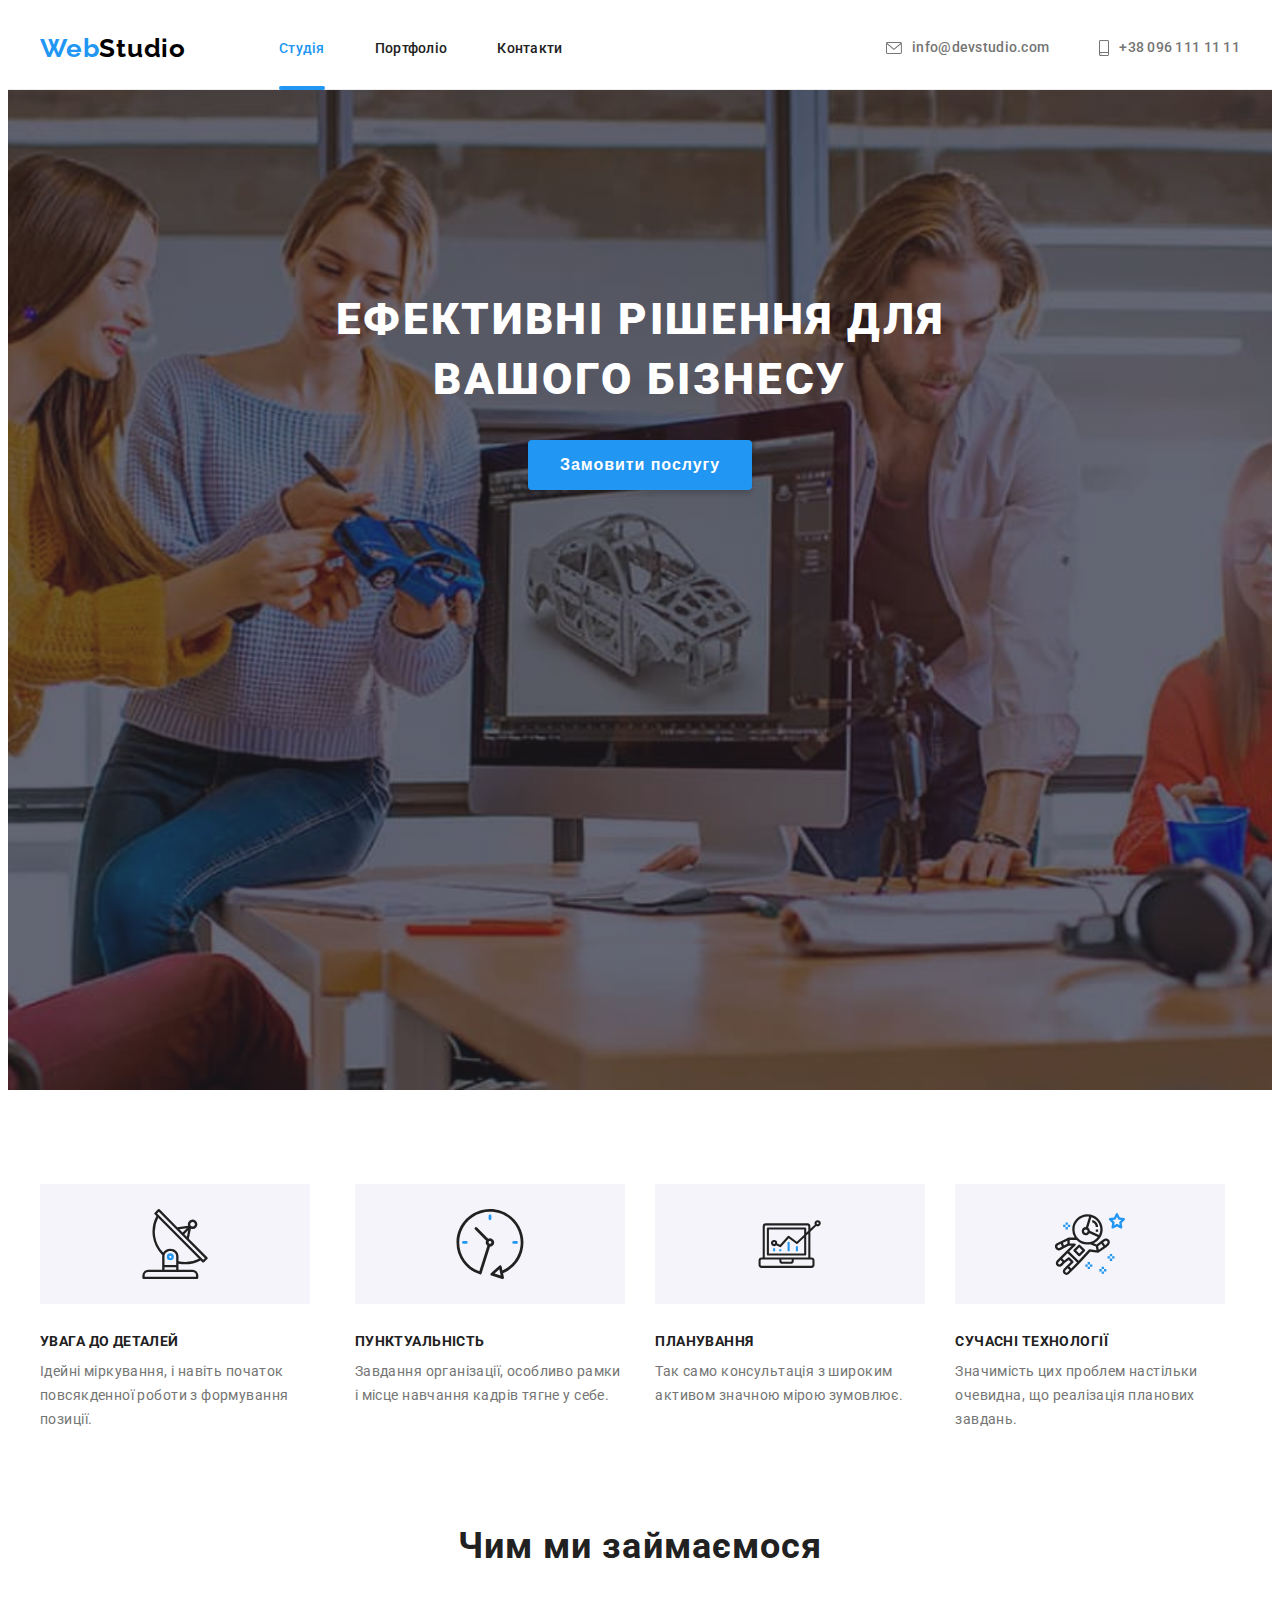
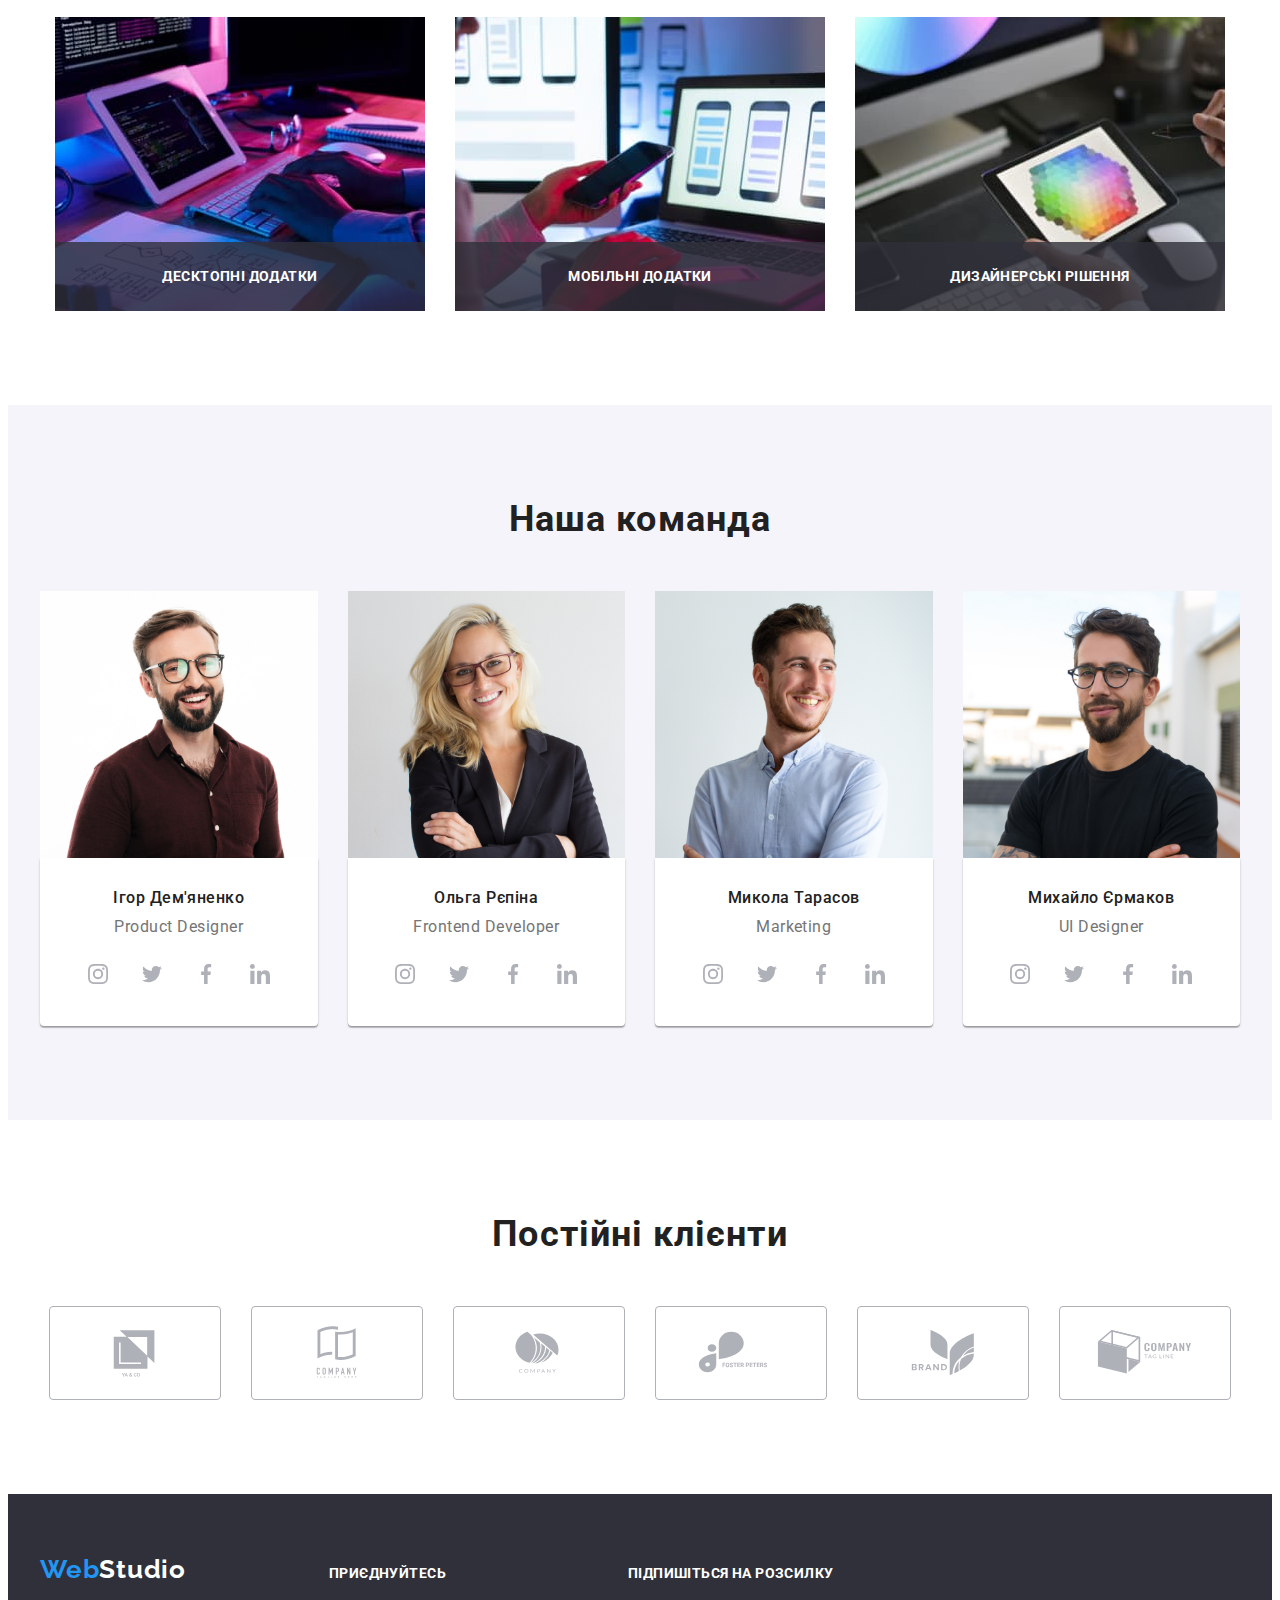
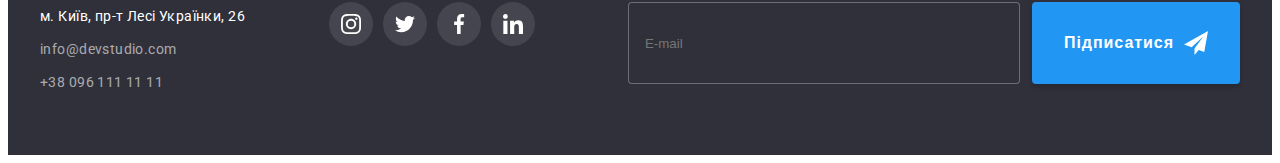
==== commit cccc4d20: "m" ====
--- a/index.html
+++ b/index.html
@@ -1,5 +1,6 @@
 <!DOCTYPE html>
 <html lang="en">
+
   <head>
     <meta charset="UTF-8" />
     <meta http-equiv="X-UA-Compatible" content="IE=edge" />
@@ -11,12 +12,9 @@
       href="https://fonts.googleapis.com/css2?family=Raleway:wght@700&family=Roboto:wght@400;500;700;900&display=swap"
       rel="stylesheet" />
     <!-- Nodern-normalize -->
-    <link
-      rel="stylesheet"
-      href="https://cdnjs.cloudflare.com/ajax/libs/modern-normalize/1.1.0/modern-normalize.min.css"
+    <link rel="stylesheet" href="https://cdnjs.cloudflare.com/ajax/libs/modern-normalize/1.1.0/modern-normalize.min.css"
       integrity="sha512-wpPYUAdjBVSE4KJnH1VR1HeZfpl1ub8YT/NKx4PuQ5NmX2tKuGu6U/JRp5y+Y8XG2tV+wKQpNHVUX03MfMFn9Q=="
-      crossorigin="anonymous"
-      referrerpolicy="no-referrer" />
+      crossorigin="anonymous" referrerpolicy="no-referrer" />
     <link rel="stylesheet" href="./css/style.css" />
   </head>
 
@@ -24,17 +22,14 @@
     <header class="header">
       <div class="container main-nav">
         <a class="logo link" href="./index.html">
-          Web<span class="logo-dark">Studio</span></a
-        >
+          Web<span class="logo-dark">Studio</span></a>
         <nav class="header-nav">
           <ul class="site-nav">
             <li class="site-nav-item">
               <a href="" class="site-nav-link action current link">Студія</a>
             </li>
             <li class="site-nav-item">
-              <a href="./portfolio.html" class="site-nav-link link"
-                >Портфоліо</a
-              >
+              <a href="./portfolio.html" class="site-nav-link link">Портфоліо</a>
             </li>
             <li class="site-nav-item">
               <a href="" class="site-nav-link link">Контакти</a>
@@ -47,16 +42,14 @@
               <svg class="mail-icon" width="16" height="12">
                 <use href="./imegens/symbol-defs.svg#icon-mail"></use>
               </svg>
-              info@devstudio.com</a
-            >
+              info@devstudio.com</a>
           </li>
           <li class="auth-nav-item">
             <a class="auth-nav-link link" href="tel:+380961111111">
               <svg class="icon-smartphon" width="10" height="16">
                 <use href="./imegens/symbol-defs.svg#icon-smartphone"></use>
               </svg>
-              +38 096 111 11 11</a
-            >
+              +38 096 111 11 11</a>
           </li>
         </ul>
       </div>
@@ -131,31 +124,19 @@
           <h2 class="section-title">Чим ми займаємося</h2>
           <ul class="works">
             <li class="work-list">
-              <img
-                src="./imegens/box.jpg"
-                alt=" Пишет код html"
-                width="370"
-                height="295" />
+              <img src="./imegens/box.jpg" alt=" Пишет код html" width="370" height="295" />
               <div class="about-work">
                 <h3 class="work-text">Десктопні додатки</h3>
               </div>
             </li>
             <li class="work-list">
-              <img
-                src="./imegens/pict.jpg"
-                alt="работает дизайнер"
-                width="370"
-                height="295" />
+              <img src="./imegens/pict.jpg" alt="работает дизайнер" width="370" height="295" />
               <div class="about-work">
                 <h3 class="work-text">Мобільні додатки</h3>
               </div>
             </li>
             <li class="work-list">
-              <img
-                src="./imegens/picture.jpg"
-                alt=" Создает мобильное приложение"
-                width="370"
-                height="295" />
+              <img src="./imegens/picture.jpg" alt=" Создает мобильное приложение" width="370" height="295" />
               <div class="about-work">
                 <h3 class="work-text">Дизайнерські рішення</h3>
               </div>
@@ -168,64 +149,40 @@
           <h2 class="section-title">Наша команда</h2>
           <ul class="team list">
             <li class="team-item">
-              <img
-                src="./imegens/team/demyanenco.jpg"
-                alt="Ігор Дем'яненко"
-                width="270"
-                height="260" />
+              <img src="./imegens/team/demyanenco.jpg" alt="Ігор Дем'яненко" width="270" height="260" />
               <div class="team-box">
                 <h3 class="team-tile">Ігор Дем'яненко</h3>
                 <p class="team-text">Product Designer</p>
                 <ul class="social-network">
                   <li class="icon-social">
-                    <a
-                      class="social-link"
-                      href="https://instagram.com"
-                      target="_blank"
-                      rel="noopener noreferrer"
+                    <a class="social-link" href="https://instagram.com" target="_blank" rel="noopener noreferrer"
                       aria-label="instagram">
                       <svg class="icons" width="20" height="20">
-                        <use
-                          href="./imegens/symbol-defs.svg#icon-instagram"></use>
-                      </svg>
-                    </a>
-                  </li>
-                  <li class="icon-social">
-                    <a
-                      class="social-link"
-                      href="https://twitter.com"
-                      target="_blank"
-                      rel="noopener noreferrer"
+                        <use href="./imegens/symbol-defs.svg#icon-instagram"></use>
+                      </svg>
+                    </a>
+                  </li>
+                  <li class="icon-social">
+                    <a class="social-link" href="https://twitter.com" target="_blank" rel="noopener noreferrer"
                       aria-label="twitter">
                       <svg class="icons" width="20" height="20">
-                        <use
-                          href="./imegens/symbol-defs.svg#icon-twitter"></use>
-                      </svg>
-                    </a>
-                  </li>
-                  <li class="icon-social">
-                    <a
-                      class="social-link"
-                      href="https://fasebook.com"
-                      target="_blank"
-                      rel="noopener noreferrer"
+                        <use href="./imegens/symbol-defs.svg#icon-twitter"></use>
+                      </svg>
+                    </a>
+                  </li>
+                  <li class="icon-social">
+                    <a class="social-link" href="https://fasebook.com" target="_blank" rel="noopener noreferrer"
                       aria-label="fasebook">
                       <svg class="icons" width="20" height="20">
-                        <use
-                          href="./imegens/symbol-defs.svg#icon-facebook"></use>
-                      </svg>
-                    </a>
-                  </li>
-                  <li class="icon-social">
-                    <a
-                      class="social-link"
-                      href="https://linkedin.com"
-                      target="_blank"
-                      rel="noopener noreferrer"
+                        <use href="./imegens/symbol-defs.svg#icon-facebook"></use>
+                      </svg>
+                    </a>
+                  </li>
+                  <li class="icon-social">
+                    <a class="social-link" href="https://linkedin.com" target="_blank" rel="noopener noreferrer"
                       aria-label="linkedin">
                       <svg class="icons" width="20" height="20">
-                        <use
-                          href="./imegens/symbol-defs.svg#icon-linkedin"></use>
+                        <use href="./imegens/symbol-defs.svg#icon-linkedin"></use>
                       </svg>
                     </a>
                   </li>
@@ -233,64 +190,40 @@
               </div>
             </li>
             <li class="team-item">
-              <img
-                src="./imegens/team/repina.jpg"
-                alt="Ольга Рєпіна"
-                width="270"
-                height="260" />
+              <img src="./imegens/team/repina.jpg" alt="Ольга Рєпіна" width="270" height="260" />
               <div class="team-box">
                 <h3 class="team-tile">Ольга Рєпіна</h3>
                 <p class="team-text">Frontend Developer</p>
                 <ul class="social-network">
                   <li class="icon-social">
-                    <a
-                      class="social-link"
-                      href="https://instagram.com"
-                      target="_blank"
-                      rel="noopener noreferrer"
+                    <a class="social-link" href="https://instagram.com" target="_blank" rel="noopener noreferrer"
                       aria-label="instagram">
                       <svg class="icons" width="20" height="20">
-                        <use
-                          href="./imegens/symbol-defs.svg#icon-instagram"></use>
-                      </svg>
-                    </a>
-                  </li>
-                  <li class="icon-social">
-                    <a
-                      class="social-link"
-                      href="https://twitter.com"
-                      target="_blank"
-                      rel="noopener noreferrer"
+                        <use href="./imegens/symbol-defs.svg#icon-instagram"></use>
+                      </svg>
+                    </a>
+                  </li>
+                  <li class="icon-social">
+                    <a class="social-link" href="https://twitter.com" target="_blank" rel="noopener noreferrer"
                       aria-label="twitter">
                       <svg class="icons" width="20" height="20">
-                        <use
-                          href="./imegens/symbol-defs.svg#icon-twitter"></use>
-                      </svg>
-                    </a>
-                  </li>
-                  <li class="icon-social">
-                    <a
-                      class="social-link"
-                      href="https://fasebook.com"
-                      target="_blank"
-                      rel="noopener noreferrer"
+                        <use href="./imegens/symbol-defs.svg#icon-twitter"></use>
+                      </svg>
+                    </a>
+                  </li>
+                  <li class="icon-social">
+                    <a class="social-link" href="https://fasebook.com" target="_blank" rel="noopener noreferrer"
                       aria-label="fasebook">
                       <svg class="icons" width="20" height="20">
-                        <use
-                          href="./imegens/symbol-defs.svg#icon-facebook"></use>
-                      </svg>
-                    </a>
-                  </li>
-                  <li class="icon-social">
-                    <a
-                      class="social-link"
-                      href="https://linkedin.com"
-                      target="_blank"
-                      rel="noopener noreferrer"
+                        <use href="./imegens/symbol-defs.svg#icon-facebook"></use>
+                      </svg>
+                    </a>
+                  </li>
+                  <li class="icon-social">
+                    <a class="social-link" href="https://linkedin.com" target="_blank" rel="noopener noreferrer"
                       aria-label="linkedin">
                       <svg class="icons" width="20" height="20">
-                        <use
-                          href="./imegens/symbol-defs.svg#icon-linkedin"></use>
+                        <use href="./imegens/symbol-defs.svg#icon-linkedin"></use>
                       </svg>
                     </a>
                   </li>
@@ -298,64 +231,40 @@
               </div>
             </li>
             <li class="team-item">
-              <img
-                src="./imegens/team/tarasov.jpg"
-                alt=">Микола Тарасо"
-                width="270"
-                height="260" />
+              <img src="./imegens/team/tarasov.jpg" alt=">Микола Тарасо" width="270" height="260" />
               <div class="team-box">
                 <h3 class="team-tile">Микола Тарасов</h3>
                 <p class="team-text">Marketing</p>
                 <ul class="social-network">
                   <li class="icon-social">
-                    <a
-                      class="social-link"
-                      href="https://instagram.com"
-                      target="_blank"
-                      rel="noopener noreferrer"
+                    <a class="social-link" href="https://instagram.com" target="_blank" rel="noopener noreferrer"
                       aria-label="instagram">
                       <svg class="icons" width="20" height="20">
-                        <use
-                          href="./imegens/symbol-defs.svg#icon-instagram"></use>
-                      </svg>
-                    </a>
-                  </li>
-                  <li class="icon-social">
-                    <a
-                      class="social-link"
-                      href="https://twitter.com"
-                      target="_blank"
-                      rel="noopener noreferrer"
+                        <use href="./imegens/symbol-defs.svg#icon-instagram"></use>
+                      </svg>
+                    </a>
+                  </li>
+                  <li class="icon-social">
+                    <a class="social-link" href="https://twitter.com" target="_blank" rel="noopener noreferrer"
                       aria-label="twitter">
                       <svg class="icons" width="20" height="20">
-                        <use
-                          href="./imegens/symbol-defs.svg#icon-twitter"></use>
-                      </svg>
-                    </a>
-                  </li>
-                  <li class="icon-social">
-                    <a
-                      class="social-link"
-                      href="https://fasebook.com"
-                      target="_blank"
-                      rel="noopener noreferrer"
+                        <use href="./imegens/symbol-defs.svg#icon-twitter"></use>
+                      </svg>
+                    </a>
+                  </li>
+                  <li class="icon-social">
+                    <a class="social-link" href="https://fasebook.com" target="_blank" rel="noopener noreferrer"
                       aria-label="fasebook">
                       <svg class="icons" width="20" height="20">
-                        <use
-                          href="./imegens/symbol-defs.svg#icon-facebook"></use>
-                      </svg>
-                    </a>
-                  </li>
-                  <li class="icon-social">
-                    <a
-                      class="social-link"
-                      href="https://linkedin.com"
-                      target="_blank"
-                      rel="noopener noreferrer"
+                        <use href="./imegens/symbol-defs.svg#icon-facebook"></use>
+                      </svg>
+                    </a>
+                  </li>
+                  <li class="icon-social">
+                    <a class="social-link" href="https://linkedin.com" target="_blank" rel="noopener noreferrer"
                       aria-label="linkedin">
                       <svg class="icons" width="20" height="20">
-                        <use
-                          href="./imegens/symbol-defs.svg#icon-linkedin"></use>
+                        <use href="./imegens/symbol-defs.svg#icon-linkedin"></use>
                       </svg>
                     </a>
                   </li>
@@ -363,64 +272,40 @@
               </div>
             </li>
             <li class="team-item">
-              <img
-                src="./imegens/team/ermakov.jpg"
-                alt="Михайло Єрмаков"
-                width="270"
-                height="260" />
+              <img src="./imegens/team/ermakov.jpg" alt="Михайло Єрмаков" width="270" height="260" />
               <div class="team-box">
                 <h3 class="team-tile">Михайло Єрмаков</h3>
                 <p class="team-text">UI Designer</p>
                 <ul class="social-network">
                   <li class="icon-social">
-                    <a
-                      class="social-link"
-                      href="https://instagram.com"
-                      target="_blank"
-                      rel="noopener noreferrer"
+                    <a class="social-link" href="https://instagram.com" target="_blank" rel="noopener noreferrer"
                       aria-label="instagram">
                       <svg class="icons" width="20" height="20">
-                        <use
-                          href="./imegens/symbol-defs.svg#icon-instagram"></use>
-                      </svg>
-                    </a>
-                  </li>
-                  <li class="icon-social">
-                    <a
-                      class="social-link"
-                      href="https://twitter.com"
-                      target="_blank"
-                      rel="noopener noreferrer"
+                        <use href="./imegens/symbol-defs.svg#icon-instagram"></use>
+                      </svg>
+                    </a>
+                  </li>
+                  <li class="icon-social">
+                    <a class="social-link" href="https://twitter.com" target="_blank" rel="noopener noreferrer"
                       aria-label="twitter">
                       <svg class="icons" width="20" height="20">
-                        <use
-                          href="./imegens/symbol-defs.svg#icon-twitter"></use>
-                      </svg>
-                    </a>
-                  </li>
-                  <li class="icon-social">
-                    <a
-                      class="social-link"
-                      href="https://fasebook.com"
-                      target="_blank"
-                      rel="noopener noreferrer"
+                        <use href="./imegens/symbol-defs.svg#icon-twitter"></use>
+                      </svg>
+                    </a>
+                  </li>
+                  <li class="icon-social">
+                    <a class="social-link" href="https://fasebook.com" target="_blank" rel="noopener noreferrer"
                       aria-label="fasebook">
                       <svg class="icons" width="20" height="20">
-                        <use
-                          href="./imegens/symbol-defs.svg#icon-facebook"></use>
-                      </svg>
-                    </a>
-                  </li>
-                  <li class="icon-social">
-                    <a
-                      class="social-link"
-                      href="https://linkedin.com"
-                      target="_blank"
-                      rel="noopener noreferrer"
+                        <use href="./imegens/symbol-defs.svg#icon-facebook"></use>
+                      </svg>
+                    </a>
+                  </li>
+                  <li class="icon-social">
+                    <a class="social-link" href="https://linkedin.com" target="_blank" rel="noopener noreferrer"
                       aria-label="linkedin">
                       <svg class="icons" width="20" height="20">
-                        <use
-                          href="./imegens/symbol-defs.svg#icon-linkedin"></use>
+                        <use href="./imegens/symbol-defs.svg#icon-linkedin"></use>
                       </svg>
                     </a>
                   </li>
@@ -435,66 +320,42 @@
           <h2 class="clients-title">Постійні клієнти</h2>
           <ul class="clients">
             <li class="clients-list">
-              <a
-                class="clientc-link"
-                href="что-то"
-                target="_blank"
-                rel="noopener noreferrer">
+              <a class="clientc-link" href="что-то" target="_blank" rel="noopener noreferrer">
                 <svg class="icons-clients" width="106" height="60">
                   <use href="./imegens/symbol-defs.svg#icon-Logo"></use>
                 </svg>
               </a>
             </li>
             <li class="clients-list">
-              <a
-                class="clientc-link"
-                href="что-то"
-                target="_blank"
-                rel="noopener noreferrer">
+              <a class="clientc-link" href="что-то" target="_blank" rel="noopener noreferrer">
                 <svg class="icons-clients" width="106" height="60">
                   <use href="./imegens/symbol-defs.svg#icon-Logo-2"></use>
                 </svg>
               </a>
             </li>
             <li class="clients-list">
-              <a
-                class="clientc-link"
-                href="что-то"
-                target="_blank"
-                rel="noopener noreferrer">
+              <a class="clientc-link" href="что-то" target="_blank" rel="noopener noreferrer">
                 <svg class="icons-clients" width="106" height="60">
                   <use href="./imegens/symbol-defs.svg#icon-Logo-3"></use>
                 </svg>
               </a>
             </li>
             <li class="clients-list">
-              <a
-                class="clientc-link"
-                href="что-то"
-                target="_blank"
-                rel="noopener noreferrer">
+              <a class="clientc-link" href="что-то" target="_blank" rel="noopener noreferrer">
                 <svg class="icons-clients" width="106" height="60">
                   <use href="./imegens/symbol-defs.svg#icon-Logo-4"></use>
                 </svg>
               </a>
             </li>
             <li class="clients-list">
-              <a
-                class="clientc-link"
-                href="что-то"
-                target="_blank"
-                rel="noopener noreferrer">
+              <a class="clientc-link" href="что-то" target="_blank" rel="noopener noreferrer">
                 <svg class="icons-clients" width="106" height="60">
                   <use href="./imegens/symbol-defs.svg#icon-Logo-5"></use>
                 </svg>
               </a>
             </li>
             <li class="clients-list">
-              <a
-                class="clientc-link"
-                href="что-то"
-                target="_blank"
-                rel="noopener noreferrer">
+              <a class="clientc-link" href="что-то" target="_blank" rel="noopener noreferrer">
                 <svg class="icons-clients" width="106" height="60">
                   <use href="./imegens/symbol-defs.svg#icon-Logo-6"></use>
                 </svg>
@@ -507,29 +368,18 @@
     <footer class="footer">
       <div class="container footer-container">
         <div class="footer-address">
-          <a class="logo link" href="./index.html"
-            >Web<span class="logo-light">Studio</span></a
-          >
+          <a class="logo link" href="./index.html">Web<span class="logo-light">Studio</span></a>
           <address class="address">
             <ul class="footer-contacts">
               <li class="footer-contacts-item">
-                <a
-                  class="footer-contacts-link map-color link"
-                  href="https://goo.gl/maps/aodGowpPjCSbEH858"
-                  >м. Київ, пр-т Лесі Українки, 26</a
-                >
+                <a class="footer-contacts-link map-color link" href="https://goo.gl/maps/aodGowpPjCSbEH858">м. Київ,
+                  пр-т Лесі Українки, 26</a>
               </li>
               <li class="footer-contacts-item">
-                <a
-                  class="footer-contacts-link link"
-                  href="malito:info@devstudio.com"
-                  >info@devstudio.com</a
-                >
+                <a class="footer-contacts-link link" href="malito:info@devstudio.com">info@devstudio.com</a>
               </li>
               <li class="footer-contacts-item">
-                <a class="footer-contacts-link link" href="tel:380961111111"
-                  >+38 096 111 11 11</a
-                >
+                <a class="footer-contacts-link link" href="tel:380961111111">+38 096 111 11 11</a>
               </li>
             </ul>
           </address>
@@ -539,11 +389,7 @@
           <h3 class="footer-title">приєднуйтесь</h3>
           <ul class="footer-list">
             <li class="footer-icons-list">
-              <a
-                class="footer-link"
-                href="https://instagram.com"
-                target="_blank"
-                rel="noopener noreferrer"
+              <a class="footer-link" href="https://instagram.com" target="_blank" rel="noopener noreferrer"
                 aria-label="instagram">
                 <svg class="icons-footer" width="20" height="20">
                   <use href="./imegens/symbol-defs.svg#icon-instagram"></use>
@@ -551,11 +397,7 @@
               </a>
             </li>
             <li>
-              <a
-                class="footer-link"
-                href="https://twitter.com"
-                target="_blank"
-                rel="noopener noreferrer"
+              <a class="footer-link" href="https://twitter.com" target="_blank" rel="noopener noreferrer"
                 aria-label="twitter">
                 <svg class="icons-footer" width="20" height="20">
                   <use href="./imegens/symbol-defs.svg#icon-twitter"></use>
@@ -563,11 +405,7 @@
               </a>
             </li>
             <li>
-              <a
-                class="footer-link"
-                href="https://fasebook.com"
-                target="_blank"
-                rel="noopener noreferrer"
+              <a class="footer-link" href="https://fasebook.com" target="_blank" rel="noopener noreferrer"
                 aria-label="fasebook">
                 <svg class="icons-footer" width="20" height="20">
                   <use href="./imegens/symbol-defs.svg#icon-facebook"></use>
@@ -575,11 +413,7 @@
               </a>
             </li>
             <li>
-              <a
-                class="footer-link"
-                href="https://linkedin.com"
-                target="_blank"
-                rel="noopener noreferrer"
+              <a class="footer-link" href="https://linkedin.com" target="_blank" rel="noopener noreferrer"
                 aria-label="linkedin">
                 <svg class="icons-footer" width="20" height="20">
                   <use href="./imegens/symbol-defs.svg#icon-linkedin"></use>
@@ -588,24 +422,21 @@
             </li>
           </ul>
         </div>
-        
-          <form>
-            <label class="sending"></label>
-              <span class="title-sending">Підпишіться на розсилку</span>
-              
-            <div class="seding-box">
-
-              <input class="sending-input" type="mail" name="subscribe" placeholder="E-mail" />
-           
-              </form>
-              <button class="sending-button button" type="submit">Підписатися
-               <svg class="sending-icon" width="24" height="24">
-                  <use href="./imegens/symbol-defs.svg#icon-icon-send"></use>
-               </svg>
-             </button>
-           </div>
-        </div>
-        
+
+        <form>
+          <label class="sending"></label>
+          <span class="title-sending">Підпишіться на розсилку</span>
+          <div class="seding-box">
+            <input class="sending-input" type="mail" name="subscribe" placeholder="E-mail" />
+        </form>
+        <button class="sending-button button" type="submit">Підписатися
+          <svg class="sending-icon" width="24" height="24">
+            <use href="./imegens/symbol-defs.svg#icon-icon-send"></use>
+          </svg>
+        </button>
+      </div>
+      </div>
+
       </div>
     </footer>
     <!-- <button type="button">Замовити послугу</button> -->
@@ -614,70 +445,52 @@
         <b class="box-title">Залиште свої дані, ми вам передзвонимо</b>
         <form class="form">
           <label class="label-name">
-            <samp class="form-label">Ім'я</samp>
-            <div class="box-inform">
+            <span class="form-label">Ім'я</span>
+            <span class="box-inform">
               <input class="input-name" type="name" name="name" />
 
               <svg class="modal-icon" width="18" height="18">
-                <use
-                  href="./imegens/symbol-defs.svg#icon-person-black-18dp-1"></use>
+                <use href="./imegens/symbol-defs.svg#icon-person-black-18dp-1"></use>
               </svg>
-            </div>
+            </span>
           </label>
           <label class="label-name">
             <span class="form-label">Телефон</span>
-            <div class="box-inform">
+            <span class="box-inform">
               <input class="input-name" type="tel" name="tel" />
               <svg class="modal-icon" width="18" height="18">
-                <use
-                  href="./imegens/symbol-defs.svg#icon-phone-black-18dp-1"></use>
+                <use href="./imegens/symbol-defs.svg#icon-phone-black-18dp-1"></use>
               </svg>
-            </div>
+            </span>
           </label>
           <label class="label-name">
             <span class="form-label">Пошта</span>
-            <div class="box-inform">
+            <span class="box-inform">
               <input class="input-name" type="mail" name="mail" />
               <svg class="modal-icon" width="18" height="18">
-                <use
-                  href="./imegens/symbol-defs.svg#icon-email-black-18dp-1"></use>
+                <use href="./imegens/symbol-defs.svg#icon-email-black-18dp-1"></use>
               </svg>
-            </div>
+            </span>
           </label>
           <label class="label-comit">
             <span class="span-comint">Коментар</span>
-            <textarea
-              class="comint"
-              name="feedbek"
-              cols="7"
-              placeholder="Введіть текст"></textarea>
+            <textarea class="comint" name="feedbek" cols="7" placeholder="Введіть текст"></textarea>
           </label>
 
           <label class="label-checkbox">
-            <div class="box-checkbox">
-              <input class="checkbox visually-hidden" type="checkbox" />
-              <svg class="icons-checkbox" width="20" height="20">
-                <use class="icon-checkbox-form"
-                href="./imegens/symbol-defs.svg#icon-Vector"></use>
-
-                </use>
-                <use
-                  class="icon-checkbox-desc"
-                  href="./imegens/symbol-defs.svg#icon-Vector-1"></use>
-              </svg>
-              <samp
-                >Погоджуюся з розсилкою та приймаю
-                <a class="modal-link" href=""> Умови договору</a></samp
-              >
-            </div>
+            <input class="checkbox visually-hidden" type="checkbox" />
+            <svg class="icons-checkbox" width="16" height="15">
+              <use class="icon-checkbox-form" href="./imegens/symbol-defs.svg#icon-not-check"></use>
+              <use class="icon-checkbox-desc" href="./imegens/symbol-defs.svg#icon-check"></use>
+            </svg>
+            <span class="checkbox-span">Погоджуюся з розсилкою та приймаю
+              <a class="modal-link" href=""> Умови договору</a></span>
           </label>
+          <button class="button-modal button" type="submit">Відправити</button>
         </form>
-        <button class="button-modal button" type="submit">Відправити</button>
-
         <button class="button-close" data-modal-close type="button">
           <svg class="icon-close" width="18" height="18">
-            <use
-              href="./imegens/symbol-defs.svg#icon-close-black-18dp-2-1"></use>
+            <use href="./imegens/symbol-defs.svg#icon-close-black-18dp-2-1"></use>
           </svg>
         </button>
       </div>
@@ -685,4 +498,5 @@
 
     <script src="./js/modal.js"></script>
   </body>
-</html>
+
+</html>--- a/css/style.css
+++ b/css/style.css
@@ -101,10 +101,8 @@
 
 .site-nav-link {
   position: relative;
-
   padding-top: 32px;
   padding-bottom: 32px;
-
   color: var(--secondary-text-color);
   font-weight: 500;
   line-height: 1.14;
@@ -242,8 +240,7 @@
   height: 100%;
   background-color: rgba(47, 48, 58, 0.4);
 
-  transition: opacity 250ms linear, visibility 250ms linear,
-    transform 250ms linear;
+  transition: opacity 250ms linear, visibility 250ms linear;
 }
 .backdrop.is-hidden {
   opacity: 0;
@@ -256,9 +253,9 @@
   position: absolute;
   top: 50%;
   left: 50%;
+  padding: 40px;
   transform: translate(-50%, -50%);
   border-radius: 4px;
-
   min-width: 528px;
   min-height: 581px;
 
@@ -267,10 +264,8 @@
 
 .box-title {
   display: block;
-  margin-top: 40px;
   margin-bottom: 12px;
-  margin-left: 40px;
-  margin-right: 40px;
+
   font-size: 20px;
   line-height: 1.15;
   text-align: center;
@@ -279,12 +274,11 @@
 }
 .form {
   display: block;
-  padding-top: 12px;
-  padding-right: 40px;
-  padding-bottom: 20px;
-  padding-left: 40px;
-}
-
+}
+.label-name {
+  display: block;
+  margin-bottom: 10px;
+}
 .form-label {
   margin-bottom: 4px;
   display: block;
@@ -296,14 +290,13 @@
 .box-inform {
   position: relative;
   display: flex;
-  margin-bottom: 10px;
 }
 .modal-icon {
   position: absolute;
   left: 15px;
   top: 50%;
-
   transform: translateY(-50%);
+
   color: #000;
 }
 
@@ -312,7 +305,6 @@
   width: 100%;
   height: 40px;
   padding-left: 42px;
-
   border: 1px solid rgba(33, 33, 33, 0.2);
   border-radius: 4px;
   outline: transparent;
@@ -325,6 +317,10 @@
 .input-name:focus + .modal-icon {
   fill: var(--accent-color);
 }
+.label-comit {
+  display: block;
+  margin-bottom: 20px;
+}
 .span-comint {
   display: block;
   margin-bottom: 4px;
@@ -333,12 +329,11 @@
 
 .comint {
   display: flex;
-
   resize: none;
   width: 100%;
   height: 120px;
   padding: 12px 16px;
-  margin-bottom: 20px;
+
   border: 1px solid rgba(33, 33, 33, 0.2);
   border-radius: 4px;
 
@@ -352,51 +347,42 @@
 }
 .comint:focus {
   color: var(--secondary-text-color);
-  font-size: 14px;
+
   border-color: var(--accent-color);
 }
-.checkbox {
-  position: absolute;
-  display: flex;
+.label-checkbox {
+  display: flex;
+  align-items: center;
+  justify-content: center;
+  gap: 9px;
+  margin-bottom: 30px;
 }
 .icon-checkbox-form {
-  fill: var(--secondary-text-color);
-
+  opacity: 1;
+}
+
+.icon-checkbox-desc {
   opacity: 0;
 }
-.checkbox:checked + .icons-checkbox .icon-checkbox-form {
+
+.checkbox:checked + .icons-checkbox .icon-checkbox-desc {
   opacity: 1;
-}
-.icon-checkbox-desc {
-  fill: var(--secondary-text-color);
-
-  opacity: 1;
-}
-
-.checkbox:checked + .icons-checkbox .icon-checkbox-desc {
-  opacity: 0;
-}
-.box-checkbox {
-  position: relative;
 }
 
 .modal-link {
   font-size: 14px;
   line-height: 1.71;
-
   letter-spacing: 0.03em;
   text-decoration-line: underline;
   color: var(--accent-color);
 }
 
 .button-modal {
+  display: block;
   padding: 10px 52px;
-  margin-top: 30px;
   margin-left: auto;
   margin-right: auto;
-  align-items: center;
-  display: block;
-  margin-bottom: 40px;
+
   transition: background-color 250ms cubic-bezier(0.4, 0, 0.2, 1);
 }
 .button-modal:hover,
@@ -639,6 +625,7 @@
 }
 .footer-address {
   margin-right: 70px;
+  flex-grow: 1;
 }
 
 .address {
@@ -662,6 +649,9 @@
 
 .map-color {
   color: var(--white-text-color);
+}
+.box-icon {
+  margin-right: 93px;
 }
 .footer-title {
   font-size: 14px;
@@ -695,11 +685,7 @@
 .icons-footer {
   fill: currentColor;
 }
-.sending {
-  position: relative;
-  display: flex;
-  margin-left: 93px;
-}
+
 .title-sending {
   display: block;
   font-weight: 700;
@@ -708,12 +694,11 @@
   letter-spacing: 0.03em;
   text-transform: uppercase;
   color: var(--white-text-color);
-  margin-left: 93px;
+
   margin-bottom: 20px;
 }
 
 .seding-box {
-  margin-left: 93px;
   padding: 0;
   display: flex;
   gap: 12px;
@@ -734,17 +719,11 @@
   display: flex;
   justify-content: center;
   align-items: center;
-  padding: 10px 28px;
-  width: 200px;
-  padding: 10px 28px;
-  margin-left: 10px;
   border-radius: 4px;
-
+  gap: 10px;
+  border: none;
+  cursor: pointer;
   background-color: var(--accent-color);
-
-  border: none;
-
-  cursor: pointer;
   transition: background-color var(--cubic-bizier-time);
 }
 .sending-button:hover,
